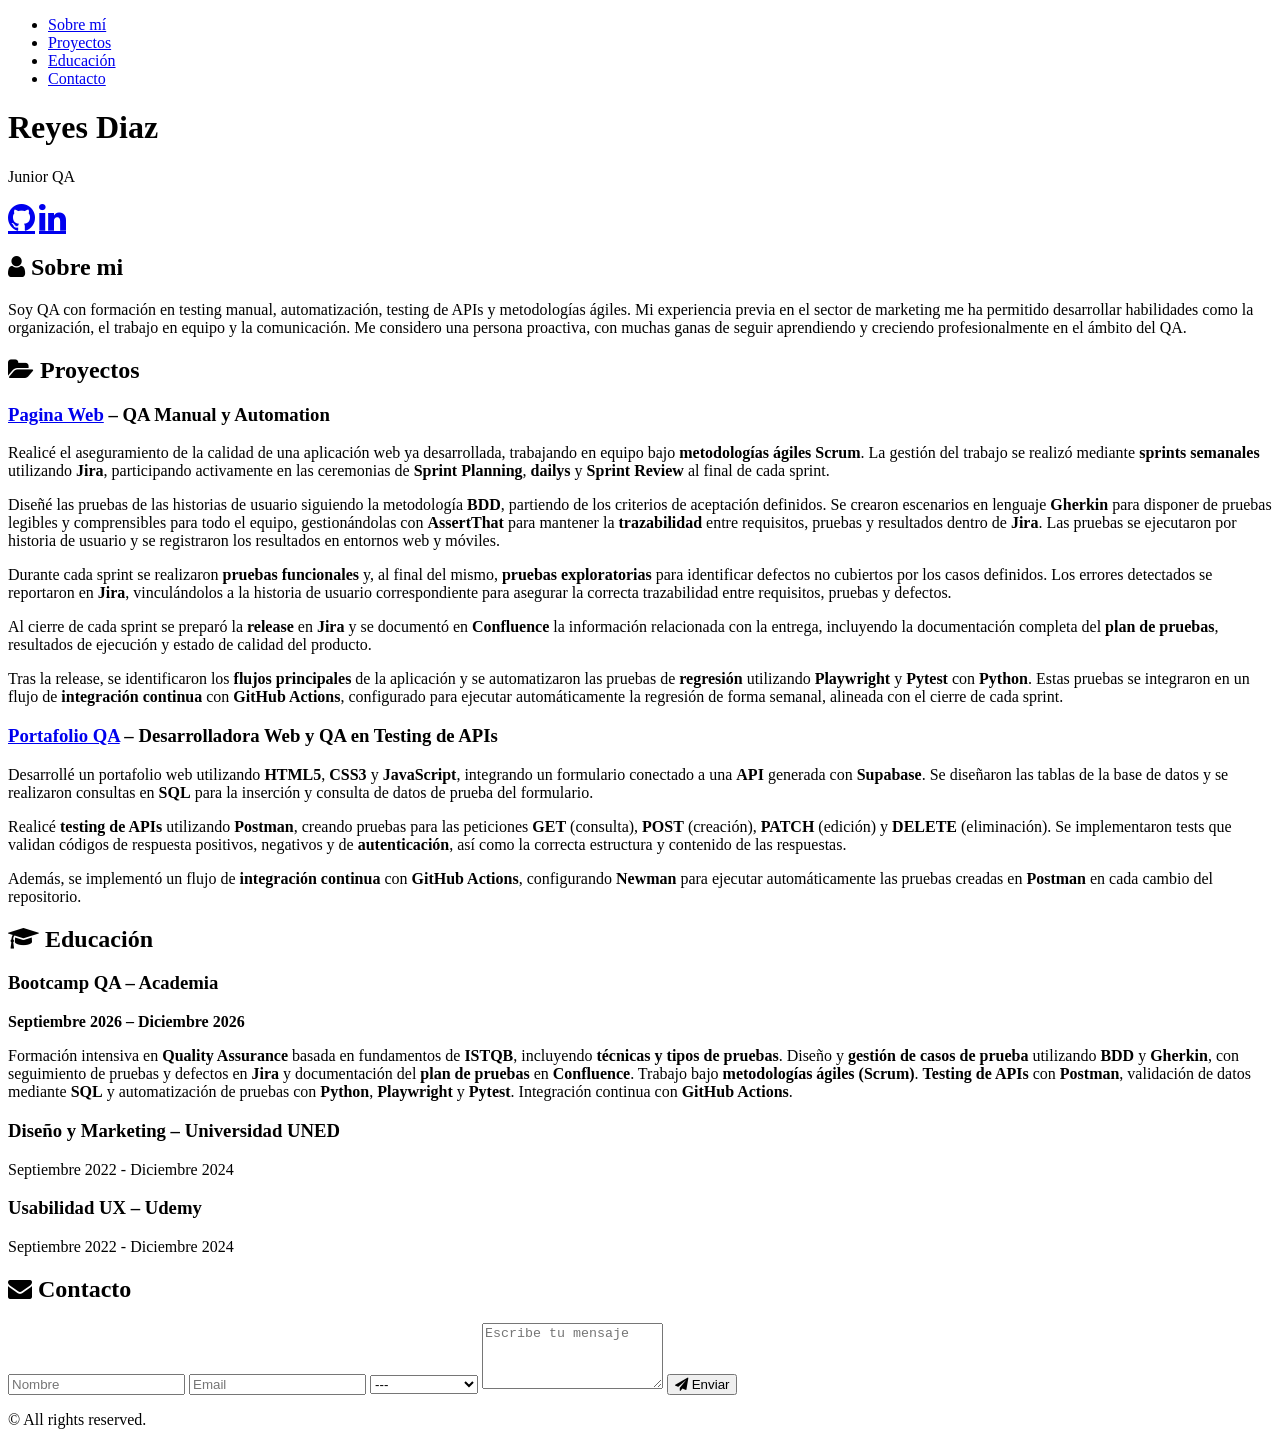
==== index.html @ 058b7c78 "Initial commit" ====
<!DOCTYPE html>
<html lang="es">

<head>
  <meta charset="UTF-8" />
  <meta name="viewport" content="width=device-width, initial-scale=1.0" />
  <meta name="description" content="Portfolio Reyes Cuesta QA" />
  <meta name="author" content="Reyes Cuesta" />
  <title>Reyes Cuesta - Portfolio</title>
  <link href="style.css" rel="stylesheet" />
  <!-- Importar Font Awesome para los iconos -->
  <link rel="stylesheet" href="https://cdnjs.cloudflare.com/ajax/libs/font-awesome/4.7.0/css/font-awesome.min.css" />
</head>

<body>
        <!-- Menú de navegación -->
  <nav>
      <ul>
        <li><a id="menusobremi" href="#sobremi">Sobre mí</a></li>
        <li><a id="menuproyectos" href="#proyectos">Proyectos</a></li>
        <li><a id="menueducacion" href="#educacion">Educación</a></li>
        <li><a id="menucontacto" href="#contacto">Contacto</a></li>
      </ul>
    </nav>
  <header>
    <h1 id="minombre">Reyes Diaz</h1>
    <p id="titulo">Junior QA</p>
    <p>
      <a id="linkgithub" href="https://github.com/Bootcamp-QA/" title="GitHub"
        class="fa fa-github fa-2x" aria-label="GitHub"></a>
      <a id="linklinkedin" href="https://www.linkedin.com/in/reyescuesta" title="LinkedIn"
        class="fa fa-linkedin fa-2x" aria-label="LinkedIn"></a>
    </p>
  </header>
  <main>
    <section id="sobremi">
      <h2 id="titulosobremi">
        <i class="fa fa-user"></i> Sobre mi
      </h2>
<p>
  Soy QA con formación en testing manual, automatización, testing de APIs y
  metodologías ágiles. Mi experiencia previa en el sector de marketing me ha permitido
  desarrollar habilidades como la organización, el trabajo en equipo y la comunicación.
  Me considero una persona proactiva, con muchas ganas de seguir aprendiendo y creciendo
  profesionalmente en el ámbito del QA.
</p>

    </section>

    <section id="proyectos">
      <h2 id="tituloproyectos">
        <i class="fa fa-folder-open"></i> Proyectos
      </h2>

      <h3>
        <a id="linkproyectoapi" href="https://yourwebsite.com" target="_blank">Pagina Web</a>
        – QA Manual y Automation
      </h3>
      <p>
  Realicé el aseguramiento de la calidad de una aplicación web ya desarrollada,
  trabajando en equipo bajo <strong>metodologías ágiles Scrum</strong>. La gestión del
  trabajo se realizó mediante <strong>sprints semanales</strong> utilizando
  <strong>Jira</strong>, participando activamente en las ceremonias de
  <strong>Sprint Planning</strong>, <strong>dailys</strong> y <strong>Sprint Review</strong>
  al final de cada sprint.
</p>

<p>
  Diseñé las pruebas de las historias de usuario siguiendo la metodología
  <strong>BDD</strong>, partiendo de los criterios de aceptación definidos. Se crearon
  escenarios en lenguaje <strong>Gherkin</strong> para disponer de pruebas legibles y
  comprensibles para todo el equipo, gestionándolas con <strong>AssertThat</strong> para
  mantener la <strong>trazabilidad</strong> entre requisitos, pruebas y resultados dentro
  de <strong>Jira</strong>. Las pruebas se ejecutaron por historia de usuario y se
  registraron los resultados en entornos web y móviles.
</p>

<p>
  Durante cada sprint se realizaron <strong>pruebas funcionales</strong> y, al final del
  mismo, <strong>pruebas exploratorias</strong> para identificar defectos no cubiertos por
  los casos definidos. Los errores detectados se reportaron en <strong>Jira</strong>,
  vinculándolos a la historia de usuario correspondiente para asegurar la correcta
  trazabilidad entre requisitos, pruebas y defectos.
</p>

<p>
  Al cierre de cada sprint se preparó la <strong>release</strong> en <strong>Jira</strong>
  y se documentó en <strong>Confluence</strong> la información relacionada con la entrega,
  incluyendo la documentación completa del <strong>plan de pruebas</strong>, resultados
  de ejecución y estado de calidad del producto.
</p>

<p>
  Tras la release, se identificaron los <strong>flujos principales</strong> de la
  aplicación y se automatizaron las pruebas de <strong>regresión</strong> utilizando
  <strong>Playwright</strong> y <strong>Pytest</strong> con <strong>Python</strong>. Estas
  pruebas se integraron en un flujo de <strong>integración continua</strong> con
  <strong>GitHub Actions</strong>, configurado para ejecutar automáticamente la regresión
  de forma semanal, alineada con el cierre de cada sprint.
</p>
      <h3>
        <a id="linkproyectoportafolio" href="https://yourwebsite.com">Portafolio QA</a>
        – Desarrolladora Web y QA en Testing de APIs
      </h3>
     <p>
  Desarrollé un portafolio web utilizando <strong>HTML5</strong>, <strong>CSS3</strong> y
  <strong>JavaScript</strong>, integrando un formulario conectado a una
  <strong>API</strong> generada con <strong>Supabase</strong>. Se diseñaron las tablas
  de la base de datos y se realizaron consultas en <strong>SQL</strong> para la
  inserción y consulta de datos de prueba del formulario.
</p>

<p>
  Realicé <strong>testing de APIs</strong> utilizando <strong>Postman</strong>, creando
  pruebas para las peticiones <strong>GET</strong> (consulta),
  <strong>POST</strong> (creación), <strong>PATCH</strong> (edición) y
  <strong>DELETE</strong> (eliminación). Se implementaron tests que validan códigos de
  respuesta positivos, negativos y de <strong>autenticación</strong>, así como la
  correcta estructura y contenido de las respuestas.
</p>

<p>
  Además, se implementó un flujo de <strong>integración continua</strong> con
  <strong>GitHub Actions</strong>, configurando <strong>Newman</strong> para ejecutar
  automáticamente las pruebas creadas en <strong>Postman</strong> en cada cambio del
  repositorio.
</p>
      
    </section>

    <section id="educacion">
      <h2 id="tituloeducacion">
        <i class="fa fa-graduation-cap"></i> Educación
      </h2>

      <h3>Bootcamp QA – Academia</h3>
<p><strong>Septiembre 2026 – Diciembre 2026</strong></p>
<p>
  Formación intensiva en <strong>Quality Assurance</strong> basada en fundamentos de
  <strong>ISTQB</strong>, incluyendo <strong>técnicas y tipos de pruebas</strong>.
  Diseño y <strong>gestión de casos de prueba</strong> utilizando
  <strong>BDD</strong> y <strong>Gherkin</strong>, con seguimiento de pruebas y defectos
  en <strong>Jira</strong> y documentación del <strong>plan de pruebas</strong> en
  <strong>Confluence</strong>. Trabajo bajo <strong>metodologías ágiles (Scrum)</strong>.
  <strong>Testing de APIs</strong> con <strong>Postman</strong>, validación de datos
  mediante <strong>SQL</strong> y automatización de pruebas con <strong>Python</strong>,
  <strong>Playwright</strong> y <strong>Pytest</strong>. Integración continua con
  <strong>GitHub Actions</strong>.
</p>


      <h3>Diseño y Marketing – Universidad UNED</h3>
      <p>Septiembre 2022 - Diciembre 2024</p>

         <h3>Usabilidad UX – Udemy</h3>
      <p>Septiembre 2022 - Diciembre 2024</p>
    </section>

<section id="contacto">
  <h2 id="titulocontacto">
    <i class="fa fa-envelope"></i> Contacto
  </h2>
  <form id="contactForm" onsubmit="return enviarFormulario(event)">
    <input id="nombre" type="text" placeholder="Nombre" />
    <input id="email" type="email" placeholder="Email" />
    <select id="asunto">
      <option value="">---</option>
      <option value="info">Información</option>
      <option value="job">Oferta Trabajo</option>
      <option value="other">Otro</option>
    </select>
    <textarea id="mensaje" rows="4" placeholder="Escribe tu mensaje"></textarea>
    <button id="enviar" type="submit">
      <i class="fa fa-paper-plane"></i> Enviar
    </button>
  </form>
  <p id="formMessage"></p>
</section>


  <footer>
    <p>&copy; All rights reserved.</p>
  </footer>
</body>
<script src="script.js" defer></script>
</html>
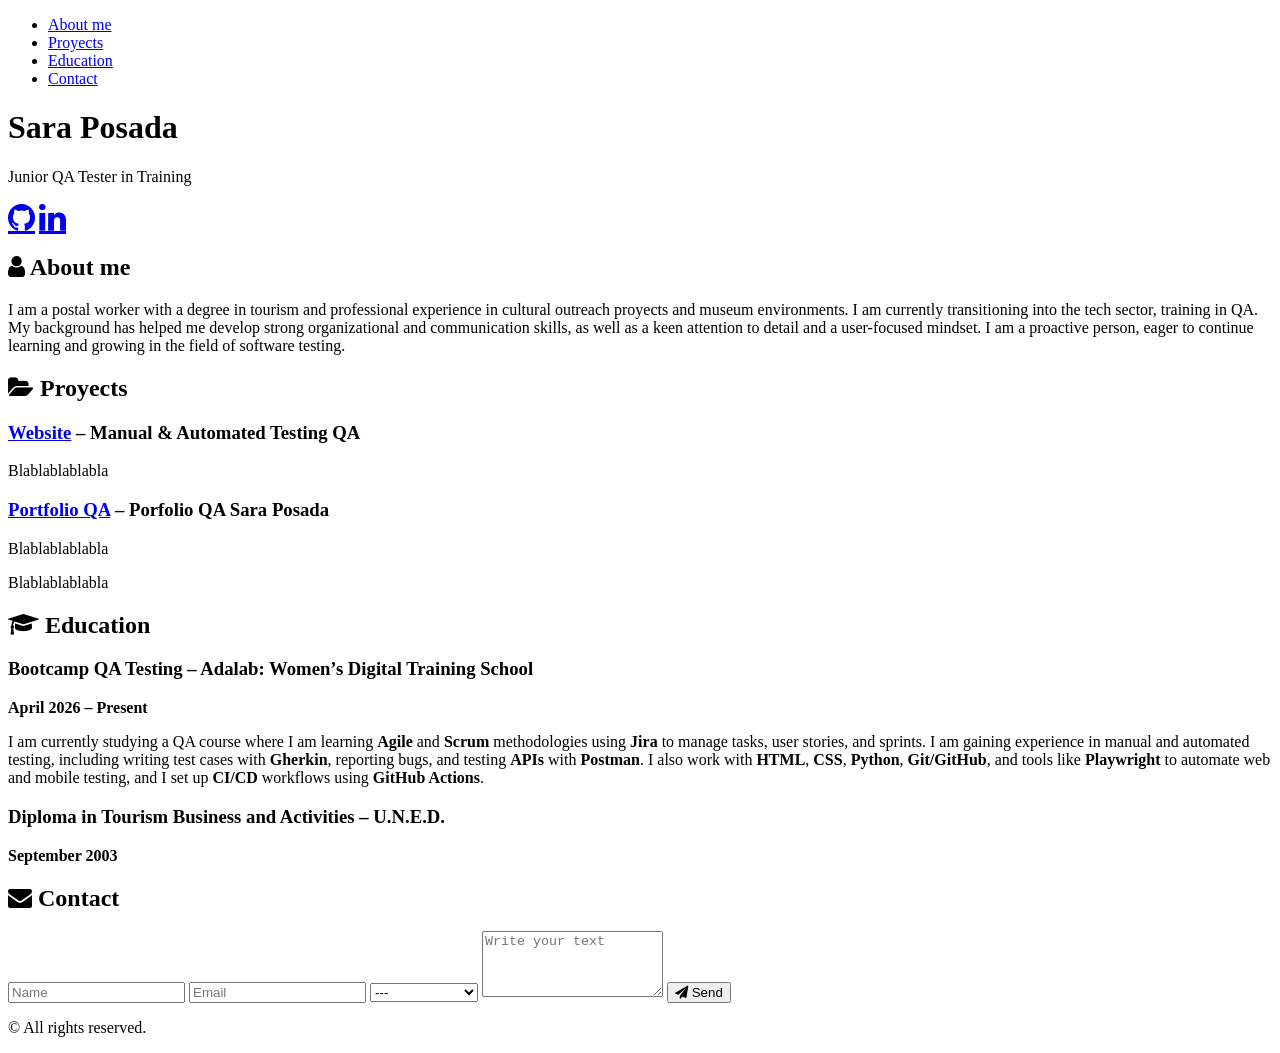
==== commit 55ae4215: "Template editing" ====
--- a/index.html
+++ b/index.html
@@ -1,12 +1,12 @@
 <!DOCTYPE html>
-<html lang="es">
+<html lang="en">
 
 <head>
   <meta charset="UTF-8" />
   <meta name="viewport" content="width=device-width, initial-scale=1.0" />
-  <meta name="description" content="Portfolio Reyes Cuesta QA" />
-  <meta name="author" content="Reyes Cuesta" />
-  <title>Reyes Cuesta - Portfolio</title>
+  <meta name="description" content="Portfolio Sara Posada QA" />
+  <meta name="author" content="Sara Posada" />
+  <title>Sara Posada - Portfolio QA</title>
   <link href="style.css" rel="stylesheet" />
   <!-- Importar Font Awesome para los iconos -->
   <link rel="stylesheet" href="https://cdnjs.cloudflare.com/ajax/libs/font-awesome/4.7.0/css/font-awesome.min.css" />
@@ -16,152 +16,101 @@
         <!-- Menú de navegación -->
   <nav>
       <ul>
-        <li><a id="menusobremi" href="#sobremi">Sobre mí</a></li>
-        <li><a id="menuproyectos" href="#proyectos">Proyectos</a></li>
-        <li><a id="menueducacion" href="#educacion">Educación</a></li>
-        <li><a id="menucontacto" href="#contacto">Contacto</a></li>
+        <li><a id="menuaboutme" href="#aboutme">About me</a></li>
+        <li><a id="menuproyects" href="#proyects">Proyects</a></li>
+        <li><a id="menueducation" href="#education">Education</a></li>
+        <li><a id="menucontact" href="#contact">Contact</a></li>
       </ul>
     </nav>
   <header>
-    <h1 id="minombre">Reyes Diaz</h1>
-    <p id="titulo">Junior QA</p>
+    <h1 id="minombre">Sara Posada</h1>
+    <p id="titulo">Junior QA Tester in Training</p>
     <p>
-      <a id="linkgithub" href="https://github.com/Bootcamp-QA/" title="GitHub"
+      <a id="linkgithub" href="https://github.com/orgs/SaraPosadaOrganization/dashboard" title="GitHub"
         class="fa fa-github fa-2x" aria-label="GitHub"></a>
-      <a id="linklinkedin" href="https://www.linkedin.com/in/reyescuesta" title="LinkedIn"
-        class="fa fa-linkedin fa-2x" aria-label="LinkedIn"></a>
+      <a id="linklinkedin" href="https://es.linkedin.com/" title="GitHub"
+        class="fa fa-linkedin fa-2x" aria-label="linkedin"></a>
+     
+     
     </p>
   </header>
   <main>
-    <section id="sobremi">
-      <h2 id="titulosobremi">
-        <i class="fa fa-user"></i> Sobre mi
+    <section id="aboutme">
+      <h2 id="aboutmetitle">
+        <i class="fa fa-user"></i> About me
       </h2>
 <p>
-  Soy QA con formación en testing manual, automatización, testing de APIs y
-  metodologías ágiles. Mi experiencia previa en el sector de marketing me ha permitido
-  desarrollar habilidades como la organización, el trabajo en equipo y la comunicación.
-  Me considero una persona proactiva, con muchas ganas de seguir aprendiendo y creciendo
-  profesionalmente en el ámbito del QA.
+  I am a postal worker with a degree in tourism and professional experience in cultural outreach
+  proyects and museum environments. I am currently transitioning into the tech sector, training 
+  in QA. My background has helped me develop strong organizational and communication skills, as 
+  well as a keen attention to detail and a user-focused mindset. I am a proactive person, eager 
+  to continue learning and growing in the field of software testing.
 </p>
 
     </section>
 
-    <section id="proyectos">
-      <h2 id="tituloproyectos">
-        <i class="fa fa-folder-open"></i> Proyectos
+    <section id="proyects">
+      <h2 id="proyectstitle">
+        <i class="fa fa-folder-open"></i> Proyects
       </h2>
 
       <h3>
-        <a id="linkproyectoapi" href="https://yourwebsite.com" target="_blank">Pagina Web</a>
-        – QA Manual y Automation
+        <a id="linkproyectoapi" href="https://bootcampqa-equipo2.atlassian.net/jira/software/projects/SCRUM/boards/1?cloudId=c4411889-78e3-4437-96bf-77600160d1fb" target="_blank">Website</a>
+        – Manual & Automated Testing QA
       </h3>
-      <p>
-  Realicé el aseguramiento de la calidad de una aplicación web ya desarrollada,
-  trabajando en equipo bajo <strong>metodologías ágiles Scrum</strong>. La gestión del
-  trabajo se realizó mediante <strong>sprints semanales</strong> utilizando
-  <strong>Jira</strong>, participando activamente en las ceremonias de
-  <strong>Sprint Planning</strong>, <strong>dailys</strong> y <strong>Sprint Review</strong>
-  al final de cada sprint.
+ 
+<p>
+ Blablablablabla
+</p>
+      <h3>
+        <a id="linkproyectoportafolio" href="https://github.com/SaraPosadaOrganization/Portfolio-QA/">Portfolio QA</a>
+        – Porfolio QA Sara Posada
+      </h3>
+     <p>
+Blablablablabla
 </p>
 
 <p>
-  Diseñé las pruebas de las historias de usuario siguiendo la metodología
-  <strong>BDD</strong>, partiendo de los criterios de aceptación definidos. Se crearon
-  escenarios en lenguaje <strong>Gherkin</strong> para disponer de pruebas legibles y
-  comprensibles para todo el equipo, gestionándolas con <strong>AssertThat</strong> para
-  mantener la <strong>trazabilidad</strong> entre requisitos, pruebas y resultados dentro
-  de <strong>Jira</strong>. Las pruebas se ejecutaron por historia de usuario y se
-  registraron los resultados en entornos web y móviles.
-</p>
+  Blablablablabla
 
 <p>
-  Durante cada sprint se realizaron <strong>pruebas funcionales</strong> y, al final del
-  mismo, <strong>pruebas exploratorias</strong> para identificar defectos no cubiertos por
-  los casos definidos. Los errores detectados se reportaron en <strong>Jira</strong>,
-  vinculándolos a la historia de usuario correspondiente para asegurar la correcta
-  trazabilidad entre requisitos, pruebas y defectos.
-</p>
-
-<p>
-  Al cierre de cada sprint se preparó la <strong>release</strong> en <strong>Jira</strong>
-  y se documentó en <strong>Confluence</strong> la información relacionada con la entrega,
-  incluyendo la documentación completa del <strong>plan de pruebas</strong>, resultados
-  de ejecución y estado de calidad del producto.
-</p>
-
-<p>
-  Tras la release, se identificaron los <strong>flujos principales</strong> de la
-  aplicación y se automatizaron las pruebas de <strong>regresión</strong> utilizando
-  <strong>Playwright</strong> y <strong>Pytest</strong> con <strong>Python</strong>. Estas
-  pruebas se integraron en un flujo de <strong>integración continua</strong> con
-  <strong>GitHub Actions</strong>, configurado para ejecutar automáticamente la regresión
-  de forma semanal, alineada con el cierre de cada sprint.
-</p>
-      <h3>
-        <a id="linkproyectoportafolio" href="https://yourwebsite.com">Portafolio QA</a>
-        – Desarrolladora Web y QA en Testing de APIs
-      </h3>
-     <p>
-  Desarrollé un portafolio web utilizando <strong>HTML5</strong>, <strong>CSS3</strong> y
-  <strong>JavaScript</strong>, integrando un formulario conectado a una
-  <strong>API</strong> generada con <strong>Supabase</strong>. Se diseñaron las tablas
-  de la base de datos y se realizaron consultas en <strong>SQL</strong> para la
-  inserción y consulta de datos de prueba del formulario.
-</p>
-
-<p>
-  Realicé <strong>testing de APIs</strong> utilizando <strong>Postman</strong>, creando
-  pruebas para las peticiones <strong>GET</strong> (consulta),
-  <strong>POST</strong> (creación), <strong>PATCH</strong> (edición) y
-  <strong>DELETE</strong> (eliminación). Se implementaron tests que validan códigos de
-  respuesta positivos, negativos y de <strong>autenticación</strong>, así como la
-  correcta estructura y contenido de las respuestas.
-</p>
-
-<p>
-  Además, se implementó un flujo de <strong>integración continua</strong> con
-  <strong>GitHub Actions</strong>, configurando <strong>Newman</strong> para ejecutar
-  automáticamente las pruebas creadas en <strong>Postman</strong> en cada cambio del
-  repositorio.
-</p>
+  
       
     </section>
 
-    <section id="educacion">
-      <h2 id="tituloeducacion">
-        <i class="fa fa-graduation-cap"></i> Educación
+    <section id="education">
+      <h2 id="Educationtitle">
+        <i class="fa fa-graduation-cap"></i> Education
       </h2>
 
-      <h3>Bootcamp QA – Academia</h3>
-<p><strong>Septiembre 2026 – Diciembre 2026</strong></p>
+      <h3>Bootcamp QA Testing – Adalab: Women’s Digital Training School</h3>
+<p><strong>April 2026 – Present</strong></p>
 <p>
-  Formación intensiva en <strong>Quality Assurance</strong> basada en fundamentos de
-  <strong>ISTQB</strong>, incluyendo <strong>técnicas y tipos de pruebas</strong>.
-  Diseño y <strong>gestión de casos de prueba</strong> utilizando
-  <strong>BDD</strong> y <strong>Gherkin</strong>, con seguimiento de pruebas y defectos
-  en <strong>Jira</strong> y documentación del <strong>plan de pruebas</strong> en
-  <strong>Confluence</strong>. Trabajo bajo <strong>metodologías ágiles (Scrum)</strong>.
-  <strong>Testing de APIs</strong> con <strong>Postman</strong>, validación de datos
-  mediante <strong>SQL</strong> y automatización de pruebas con <strong>Python</strong>,
-  <strong>Playwright</strong> y <strong>Pytest</strong>. Integración continua con
+  I am currently studying a QA course where I am learning <strong>Agile</strong> and 
+  <strong>Scrum</strong> methodologies using <strong>Jira</strong> to manage tasks, user stories, 
+  and sprints.
+  I am gaining experience in manual and automated testing, including writing test cases
+  with <strong>Gherkin</strong>, reporting bugs, and testing <strong>APIs</strong> with 
+  <strong>Postman</strong>.
+  I also work with <strong>HTML</strong>, <strong>CSS</strong>, <strong>Python</strong>, 
+  <strong>Git/GitHub</strong>, and tools like <strong>Playwright</strong> to automate
+  web and mobile testing, and I set up <strong>CI/CD</strong> workflows using 
   <strong>GitHub Actions</strong>.
 </p>
 
 
-      <h3>Diseño y Marketing – Universidad UNED</h3>
-      <p>Septiembre 2022 - Diciembre 2024</p>
+      <h3>Diploma in Tourism Business and Activities – U.N.E.D.</h3>
+      <p><strong>September 2003</strong></p>
 
-         <h3>Usabilidad UX – Udemy</h3>
-      <p>Septiembre 2022 - Diciembre 2024</p>
+     
     </section>
 
-<section id="contacto">
-  <h2 id="titulocontacto">
-    <i class="fa fa-envelope"></i> Contacto
+<section id="contact">
+  <h2 id="contacttitle">
+    <i class="fa fa-envelope"></i> Contact
   </h2>
   <form id="contactForm" onsubmit="return enviarFormulario(event)">
-    <input id="nombre" type="text" placeholder="Nombre" />
+    <input id="nombre" type="text" placeholder="Name" />
     <input id="email" type="email" placeholder="Email" />
     <select id="asunto">
       <option value="">---</option>
@@ -169,9 +118,9 @@
       <option value="job">Oferta Trabajo</option>
       <option value="other">Otro</option>
     </select>
-    <textarea id="mensaje" rows="4" placeholder="Escribe tu mensaje"></textarea>
+    <textarea id="mensaje" rows="4" placeholder="Write your text"></textarea>
     <button id="enviar" type="submit">
-      <i class="fa fa-paper-plane"></i> Enviar
+      <i class="fa fa-paper-plane"></i> Send
     </button>
   </form>
   <p id="formMessage"></p>
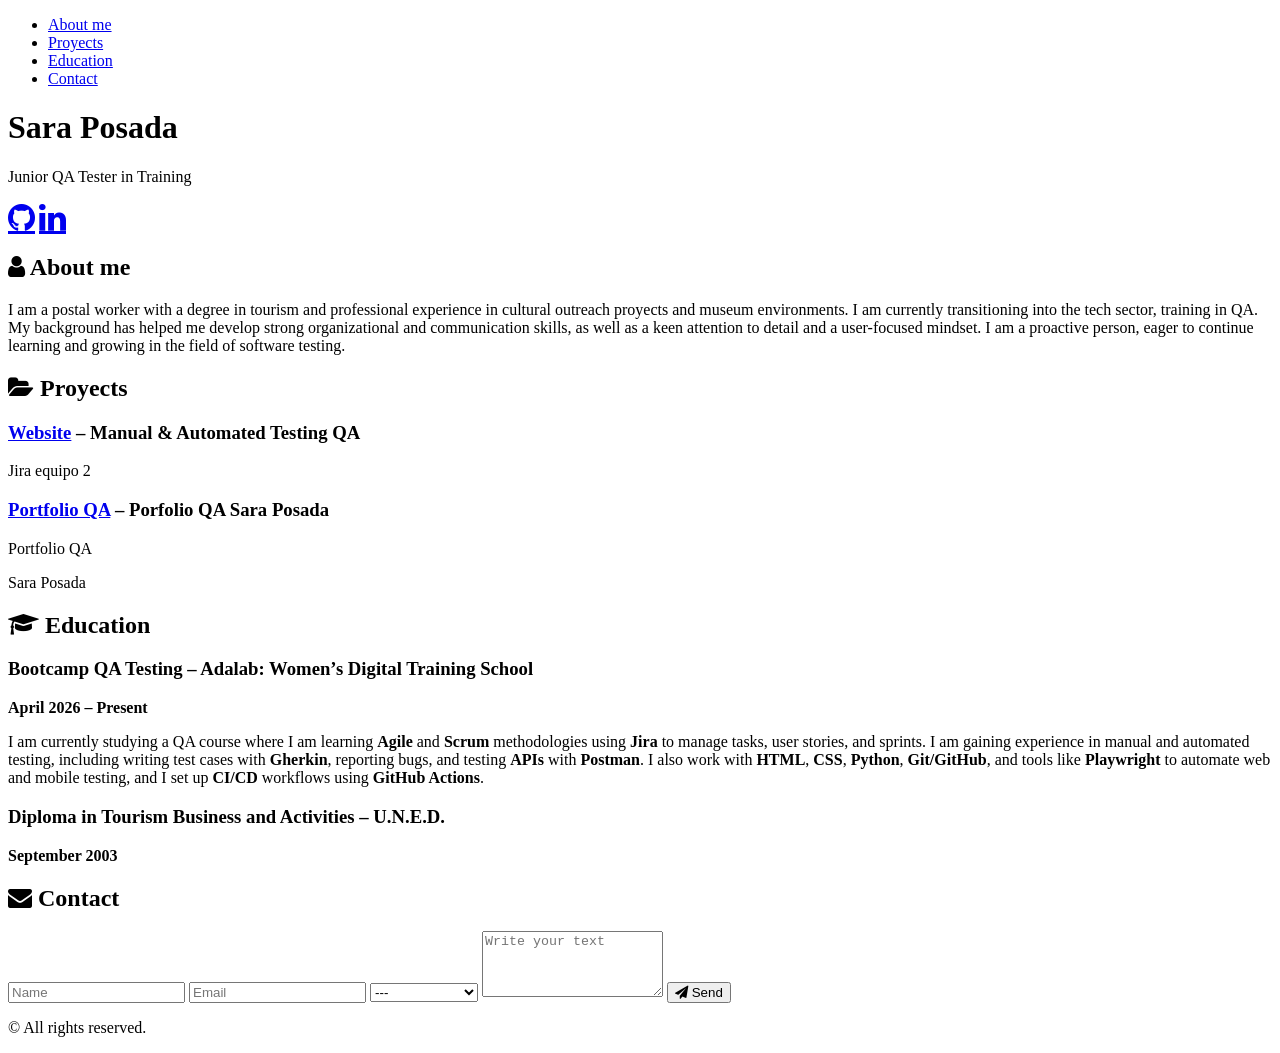
==== commit 829da361: "Proyects editing" ====
--- a/index.html
+++ b/index.html
@@ -60,18 +60,18 @@
       </h3>
  
 <p>
- Blablablablabla
+ Jira equipo 2
 </p>
       <h3>
         <a id="linkproyectoportafolio" href="https://github.com/SaraPosadaOrganization/Portfolio-QA/">Portfolio QA</a>
         – Porfolio QA Sara Posada
       </h3>
      <p>
-Blablablablabla
+Portfolio QA
 </p>
 
 <p>
-  Blablablablabla
+Sara Posada
 
 <p>
   
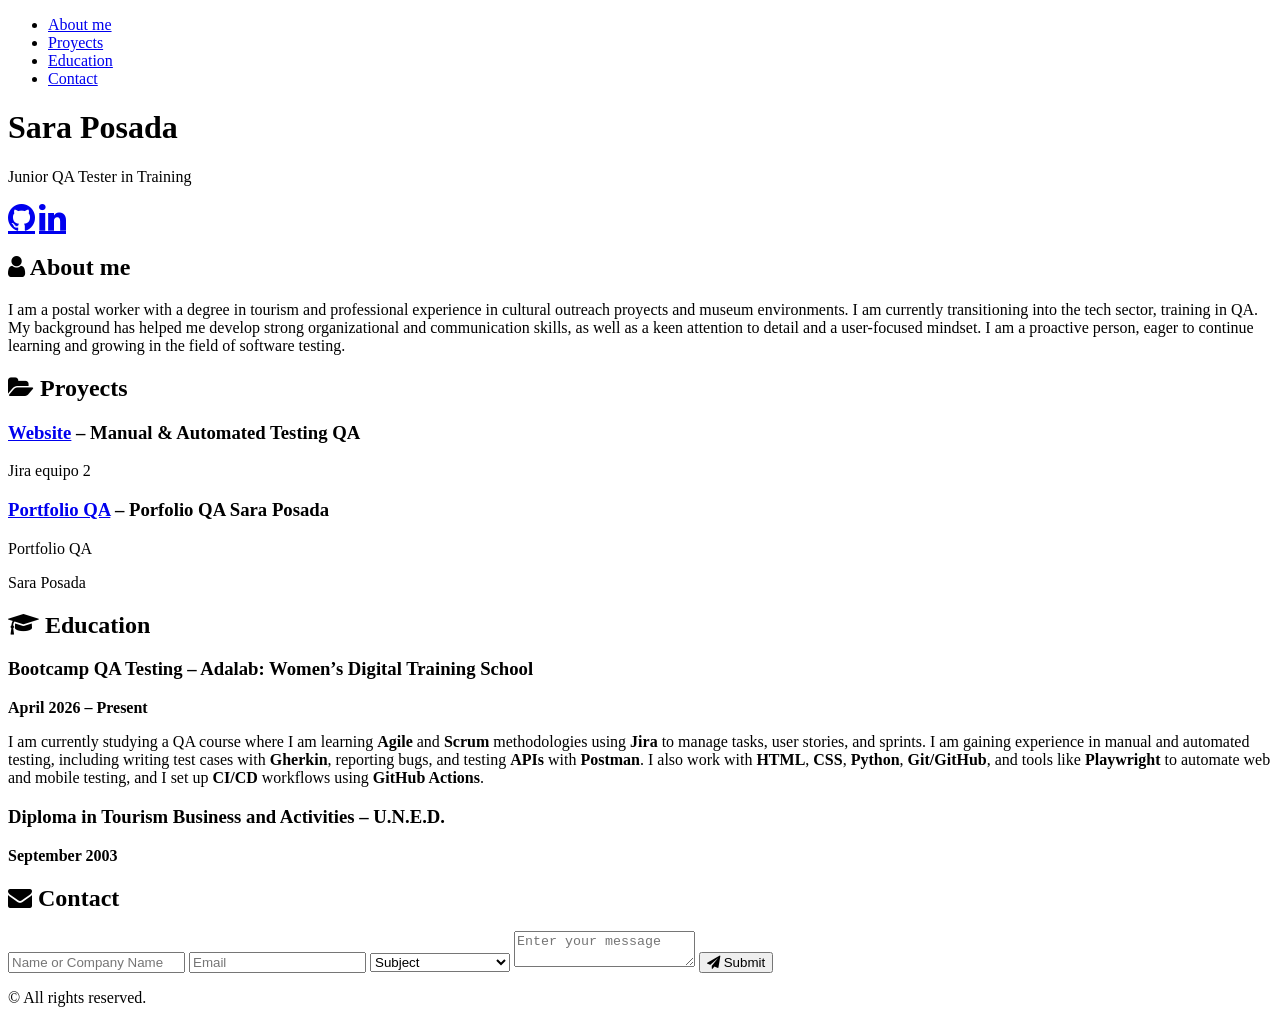
==== commit aff51ea6: "Formulario" ====
--- a/index.html
+++ b/index.html
@@ -110,17 +110,17 @@
     <i class="fa fa-envelope"></i> Contact
   </h2>
   <form id="contactForm" onsubmit="return enviarFormulario(event)">
-    <input id="nombre" type="text" placeholder="Name" />
-    <input id="email" type="email" placeholder="Email" />
-    <select id="asunto">
-      <option value="">---</option>
-      <option value="info">Información</option>
-      <option value="job">Oferta Trabajo</option>
-      <option value="other">Otro</option>
+    <input id="nombre" type="text" placeholder="Name or Company Name" minlength="3"/>
+    <input id="email" type="email" placeholder="Email" required />
+    <select id="subject" name="subject" required>
+      <option value="">Subject</option>
+      <option value="info">General information</option>
+      <option value="job">Job offer</option>
+      <option value="other">Other</option>
     </select>
-    <textarea id="mensaje" rows="4" placeholder="Write your text"></textarea>
+    <textarea id="mensaje" maxlength="500" placeholder="Enter your message" required></textarea>
     <button id="enviar" type="submit">
-      <i class="fa fa-paper-plane"></i> Send
+      <i class="fa fa-paper-plane"></i> Submit
     </button>
   </form>
   <p id="formMessage"></p>
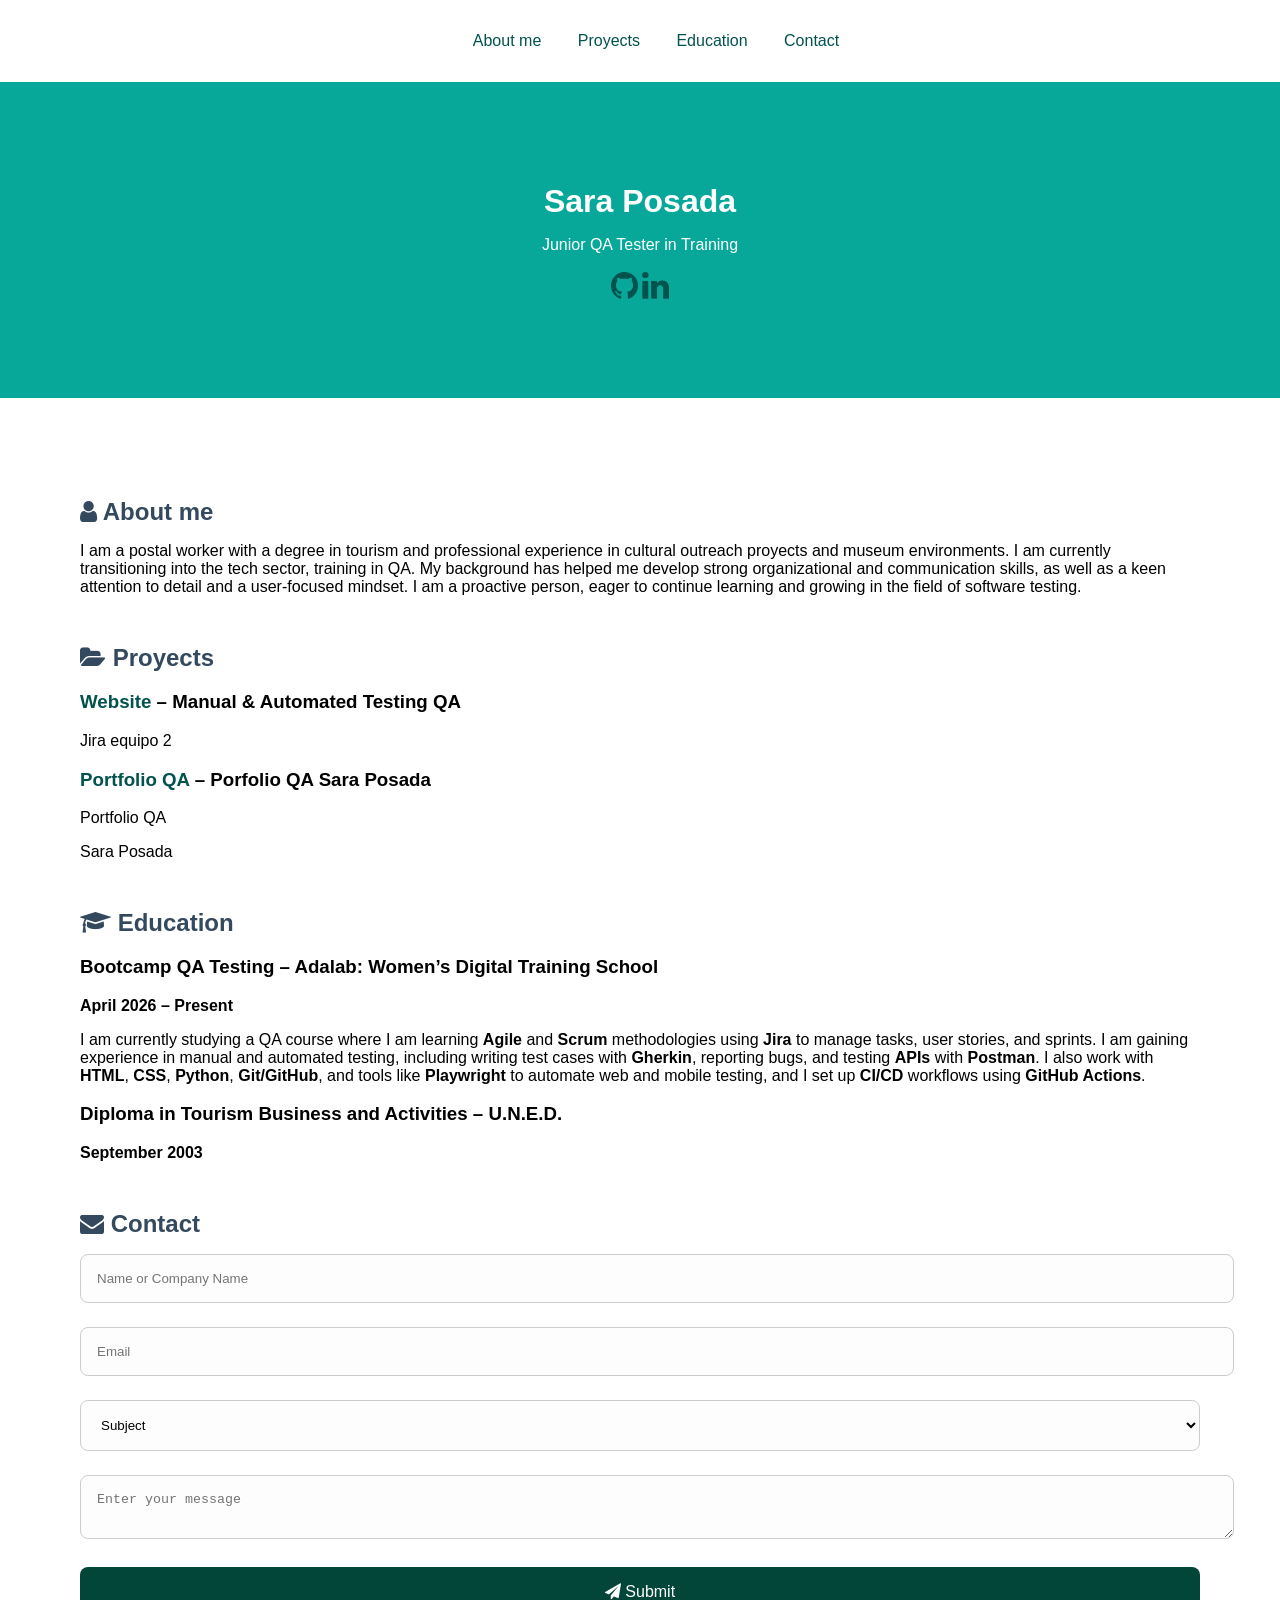
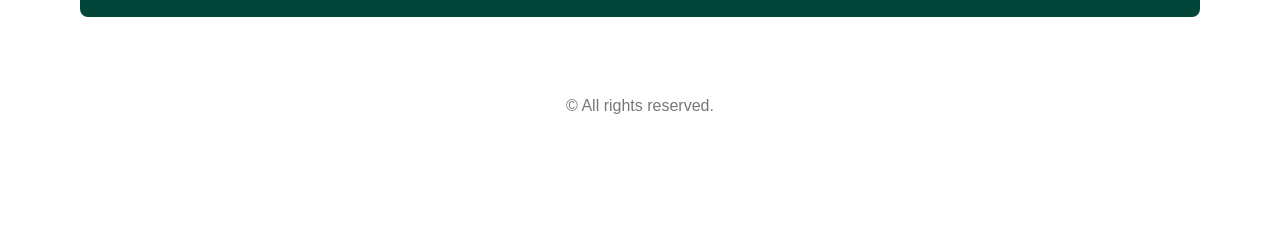
==== commit 26c18a3e: "Body" ====
--- a/index.html
+++ b/index.html
@@ -43,8 +43,8 @@
   I am a postal worker with a degree in tourism and professional experience in cultural outreach
   proyects and museum environments. I am currently transitioning into the tech sector, training 
   in QA. My background has helped me develop strong organizational and communication skills, as 
-  well as a keen attention to detail and a user-focused mindset. I am a proactive person, eager 
-  to continue learning and growing in the field of software testing.
+  well as a keen attention to detail and a user-focused mindset. I am a proactive person, 
+  eager to continue learning and growing in the field of software testing.
 </p>
 
     </section>
--- a/style.css
+++ b/style.css
@@ -0,0 +1,140 @@
+body {
+  font-family: 'Inter', sans-serif;
+  font-size: 1rem;
+  color: black;
+  margin: 0;
+}
+
+header {
+  background-color: rgb(7, 167, 153);
+  color: white;
+  padding: 5rem;
+  text-align: center;
+}
+
+main {
+  padding: 5rem;
+  text-align: left;
+}
+
+nav {
+  text-align: center;
+  width:100%;
+  padding: 1rem;
+}
+
+nav ul {
+  padding: 0;
+  margin: 0;
+    background-color: white;
+  
+}
+
+nav ul li {
+  display: inline-block;
+  margin: 0rem;
+  font-size: 1rem;
+  padding: 1rem;
+  border-radius: 0.5rem ;
+
+}
+/* Menú vertical en móvil */
+@media (max-width: 768px) {
+  nav ul li {
+    display: block;
+    margin: 0.8rem 0;
+  }
+}
+
+h1 {
+  font-size: 2rem;
+  margin-bottom: 1rem;
+}
+
+p {
+  font-size: 1rem;
+  margin-bottom: 1rem;
+}
+
+a {
+  color: #02524e;
+  text-decoration: none;
+}
+
+a:hover {
+  text-decoration: underline;
+}
+
+section {
+  margin-bottom: 3rem;
+}
+
+h2 {
+  font-size: 1.5rem;
+  margin-bottom: 1rem;
+  color: #34495e;
+}
+
+/* FORMULARIO */
+form {
+  width: 100%;
+  font-size: 1rem;
+}
+
+input,
+textarea,
+select {
+  width: 100%;
+  padding: 1rem;
+  margin-bottom: 1.5rem;
+  border: 1px solid #ccc;
+  border-radius: 0.5rem;
+  background-color: #fdfdfd;
+}
+
+button {
+  width: 100%;
+  padding: 1rem;
+  background-color: #02463a;
+  color: white;
+  border: none;
+  border-radius: 0.5rem;
+  font-size: 1rem;
+}
+
+footer {
+  margin-top: 2rem;
+  padding: 1rem;
+  font-size: 0.9rem;
+  color: #777;
+  text-align: center;
+}
+
+table {
+  width: 100%;
+  border-collapse: collapse;
+  table-layout: fixed; /* CLAVE */
+  font-family: Arial, sans-serif;
+}
+
+th, td {
+  border: 1px solid #ddd;
+  padding: 6px;
+  font-size: 14px;
+  word-wrap: break-word;
+  overflow-wrap: break-word;
+}
+
+thead {
+  background-color: #f4f4f4;
+}
+
+/* Móvil */
+@media (max-width: 768px) {
+  th, td {
+    font-size: 12px;
+    padding: 4px;
+  }
+}
+
+
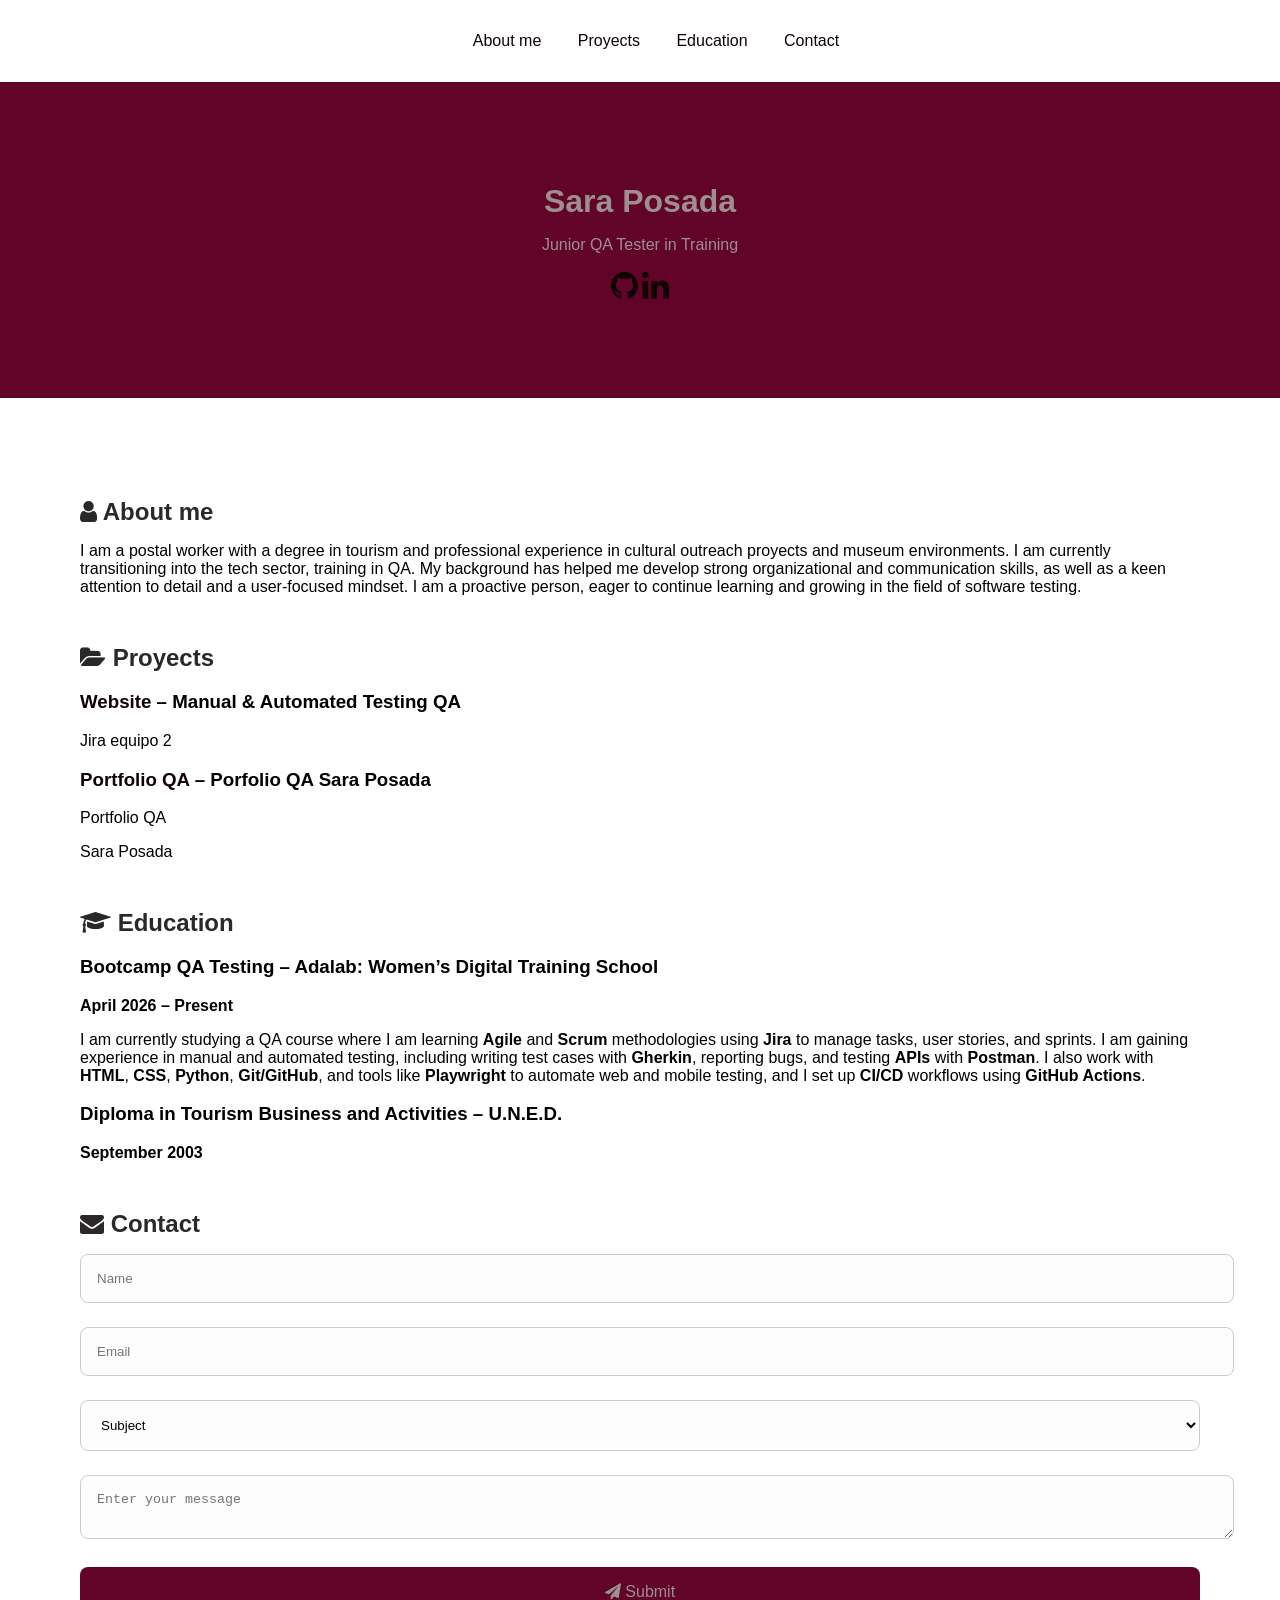
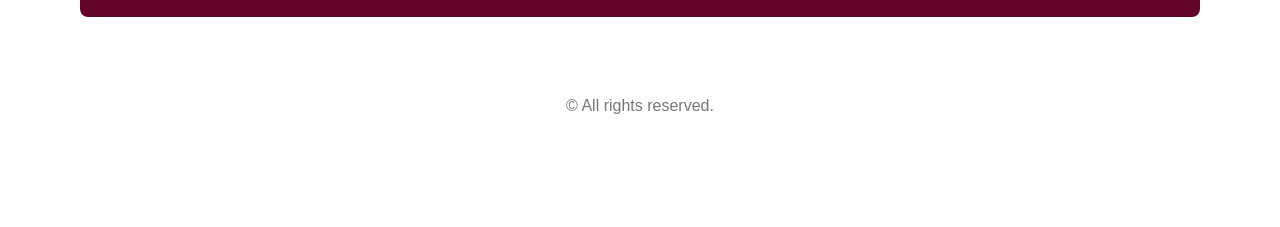
==== commit 7d6ef105: "Campo nombre" ====
--- a/index.html
+++ b/index.html
@@ -110,7 +110,11 @@
     <i class="fa fa-envelope"></i> Contact
   </h2>
   <form id="contactForm" onsubmit="return enviarFormulario(event)">
-    <input id="nombre" type="text" placeholder="Name or Company Name" minlength="3"/>
+    <input 
+    id="nombre" 
+    type="text" 
+    placeholder="Name" 
+    />
     <input id="email" type="email" placeholder="Email" required />
     <select id="subject" name="subject" required>
       <option value="">Subject</option>
--- a/style.css
+++ b/style.css
@@ -6,8 +6,8 @@
 }
 
 header {
-  background-color: rgb(7, 167, 153);
-  color: white;
+  background-color: rgb(98, 4, 40);
+  color: rgb(156, 143, 143);
   padding: 5rem;
   text-align: center;
 }
@@ -57,12 +57,12 @@
 }
 
 a {
-  color: #02524e;
+  color: rgb(16, 2, 2);
   text-decoration: none;
 }
 
 a:hover {
-  text-decoration: underline;
+  text-decoration: 
 }
 
 section {
@@ -72,7 +72,7 @@
 h2 {
   font-size: 1.5rem;
   margin-bottom: 1rem;
-  color: #34495e;
+  color: rgb(42, 40, 40);
 }
 
 /* FORMULARIO */
@@ -95,8 +95,8 @@
 button {
   width: 100%;
   padding: 1rem;
-  background-color: #02463a;
-  color: white;
+  background-color: rgb(98, 4, 40);
+  color:  rgb(156, 143, 143);
   border: none;
   border-radius: 0.5rem;
   font-size: 1rem;
@@ -114,7 +114,7 @@
   width: 100%;
   border-collapse: collapse;
   table-layout: fixed; /* CLAVE */
-  font-family: Arial, sans-serif;
+  font-family: 'Space Grotesk', sans-serif;;
 }
 
 th, td {
